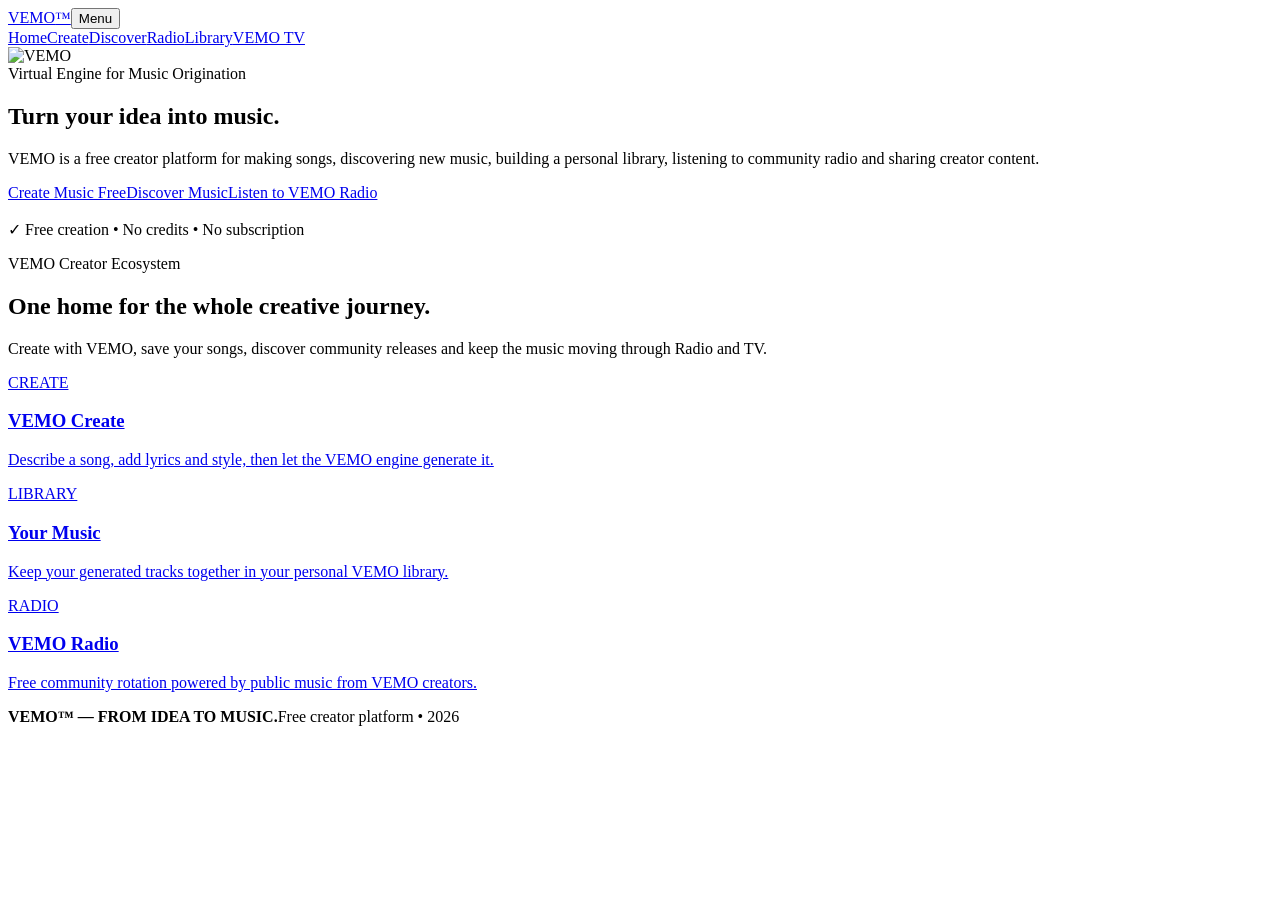
==== myvemo-site/index.html @ 2e5affe0 "phase 3: add MyVemo home" ====
<!doctype html><html><head><meta charset="utf-8"><meta name="viewport" content="width=device-width,initial-scale=1"><title>VEMO — From Idea to Music</title><link rel="stylesheet" href="assets/css/styles.css"></head><body><header class="topbar"><div class="wrap nav"><a class="brand" href="index.html"><span>VEMO</span>™</a><button class="menu">Menu</button><nav class="links"><a href="index.html">Home</a><a class="nav-cta" href="create.html">Create</a><a href="music.html">Discover</a><a href="radio.html">Radio</a><a href="library.html">Library</a><a href="tv.html">VEMO TV</a></nav></div></header><main><section class="hero"><div class="wrap"><img class="logo" src="assets/img/vemo-logo.svg" alt="VEMO"><div class="eyebrow">Virtual Engine for Music Origination</div><h1>Turn your idea into music.</h1><p>VEMO is a free creator platform for making songs, discovering new music, building a personal library, listening to community radio and sharing creator content.</p><div class="actions"><a class="btn primary" href="create.html">Create Music Free</a><a class="btn" href="music.html">Discover Music</a><a class="btn" href="radio.html">Listen to VEMO Radio</a></div><p style="margin-top:18px"><span class="free-badge">✓ Free creation • No credits • No subscription</span></p></div></section><section><div class="wrap"><div class="section-head"><div><div class="eyebrow">VEMO Creator Ecosystem</div><h2>One home for the whole creative journey.</h2></div><p>Create with VEMO, save your songs, discover community releases and keep the music moving through Radio and TV.</p></div><div class="grid"><a class="card" href="create.html"><div class="body"><span class="tag">CREATE</span><h3>VEMO Create</h3><p class="muted">Describe a song, add lyrics and style, then let the VEMO engine generate it.</p></div></a><a class="card" href="library.html"><div class="body"><span class="tag">LIBRARY</span><h3>Your Music</h3><p class="muted">Keep your generated tracks together in your personal VEMO library.</p></div></a><a class="card" href="radio.html"><div class="body"><span class="tag">RADIO</span><h3>VEMO Radio</h3><p class="muted">Free community rotation powered by public music from VEMO creators.</p></div></a></div></div></section></main><footer class="footer"><div class="wrap"><strong>VEMO™ — FROM IDEA TO MUSIC.</strong><span>Free creator platform • 2026</span></div></footer><script src="assets/js/vemo-api.js"></script><script src="assets/js/app.js"></script></body></html>
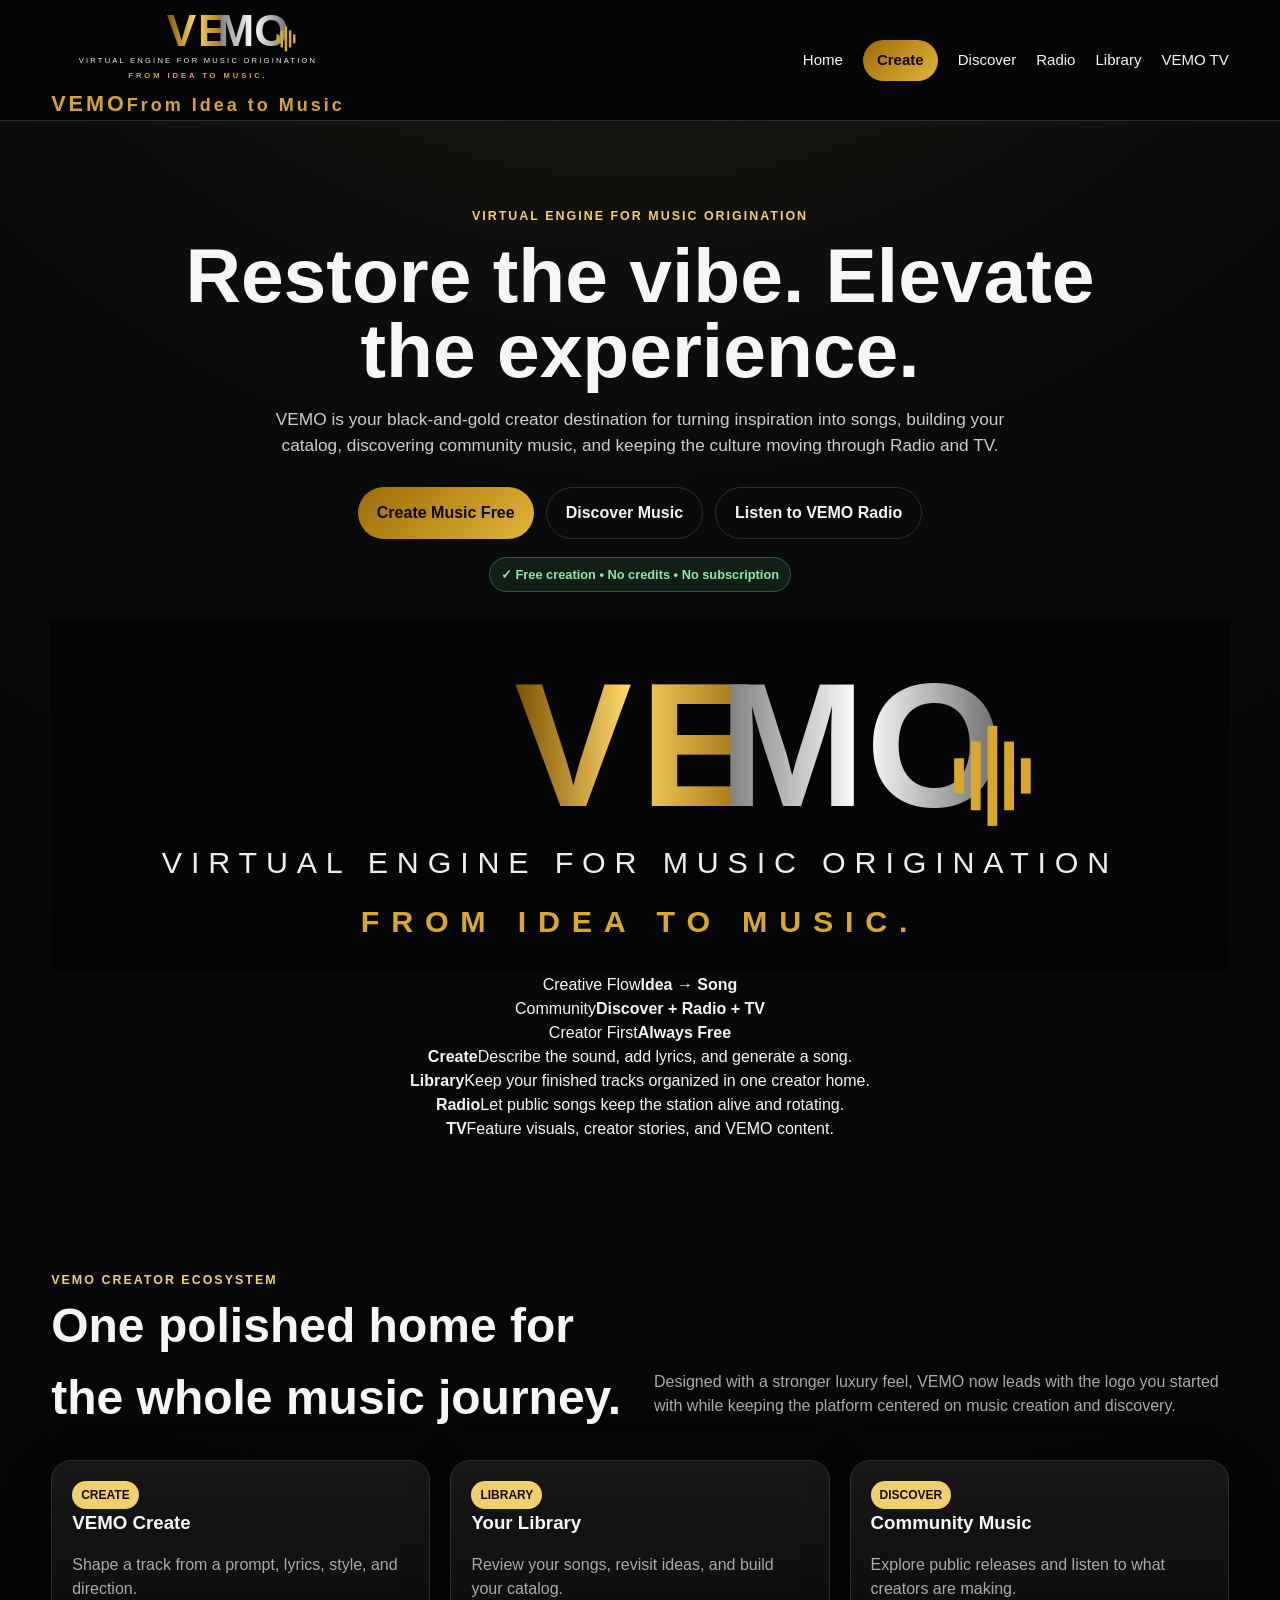
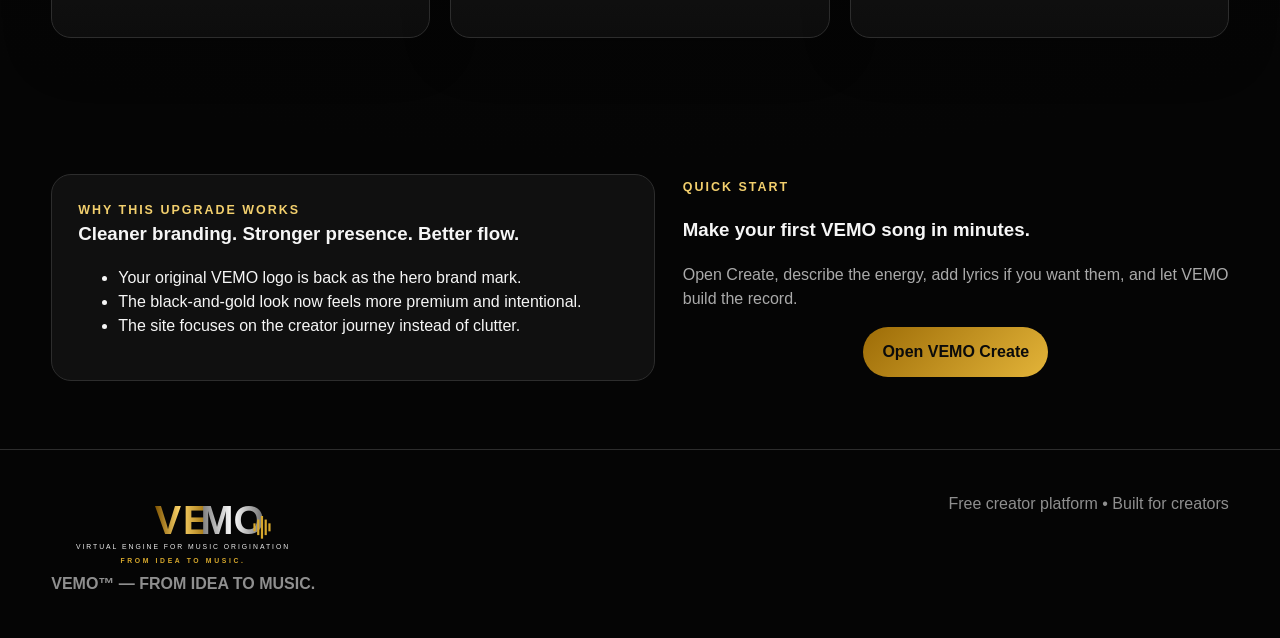
==== commit 67160c55: "Restore original VEMO logo and upgrade homepage design" ====
--- a/myvemo-site/index.html
+++ b/myvemo-site/index.html
@@ -1 +1,83 @@
-<!doctype html><html><head><meta charset="utf-8"><meta name="viewport" content="width=device-width,initial-scale=1"><title>VEMO — From Idea to Music</title><link rel="stylesheet" href="assets/css/styles.css"></head><body><header class="topbar"><div class="wrap nav"><a class="brand" href="index.html"><span>VEMO</span>™</a><button class="menu">Menu</button><nav class="links"><a href="index.html">Home</a><a class="nav-cta" href="create.html">Create</a><a href="music.html">Discover</a><a href="radio.html">Radio</a><a href="library.html">Library</a><a href="tv.html">VEMO TV</a></nav></div></header><main><section class="hero"><div class="wrap"><img class="logo" src="assets/img/vemo-logo.svg" alt="VEMO"><div class="eyebrow">Virtual Engine for Music Origination</div><h1>Turn your idea into music.</h1><p>VEMO is a free creator platform for making songs, discovering new music, building a personal library, listening to community radio and sharing creator content.</p><div class="actions"><a class="btn primary" href="create.html">Create Music Free</a><a class="btn" href="music.html">Discover Music</a><a class="btn" href="radio.html">Listen to VEMO Radio</a></div><p style="margin-top:18px"><span class="free-badge">✓ Free creation • No credits • No subscription</span></p></div></section><section><div class="wrap"><div class="section-head"><div><div class="eyebrow">VEMO Creator Ecosystem</div><h2>One home for the whole creative journey.</h2></div><p>Create with VEMO, save your songs, discover community releases and keep the music moving through Radio and TV.</p></div><div class="grid"><a class="card" href="create.html"><div class="body"><span class="tag">CREATE</span><h3>VEMO Create</h3><p class="muted">Describe a song, add lyrics and style, then let the VEMO engine generate it.</p></div></a><a class="card" href="library.html"><div class="body"><span class="tag">LIBRARY</span><h3>Your Music</h3><p class="muted">Keep your generated tracks together in your personal VEMO library.</p></div></a><a class="card" href="radio.html"><div class="body"><span class="tag">RADIO</span><h3>VEMO Radio</h3><p class="muted">Free community rotation powered by public music from VEMO creators.</p></div></a></div></div></section></main><footer class="footer"><div class="wrap"><strong>VEMO™ — FROM IDEA TO MUSIC.</strong><span>Free creator platform • 2026</span></div></footer><script src="assets/js/vemo-api.js"></script><script src="assets/js/app.js"></script></body></html>
+<!doctype html>
+<html>
+<head>
+  <meta charset="utf-8">
+  <meta name="viewport" content="width=device-width,initial-scale=1">
+  <title>VEMO — From Idea to Music</title>
+  <link rel="stylesheet" href="assets/css/styles.css">
+</head>
+<body>
+<header class="topbar"><div class="wrap nav"><a class="brand" href="index.html"><img src="assets/img/vemo-logo.svg" alt="VEMO logo"><span class="brand-copy"><strong>VEMO</strong><small>From Idea to Music</small></span></a><button class="menu">Menu</button><nav class="links"><a href="index.html">Home</a><a class="nav-cta" href="create.html">Create</a><a href="music.html">Discover</a><a href="radio.html">Radio</a><a href="library.html">Library</a><a href="tv.html">VEMO TV</a></nav></div></header>
+<main>
+  <section class="hero">
+    <div class="wrap hero-grid">
+      <div class="hero-content">
+        <div class="eyebrow">Virtual Engine for Music Origination</div>
+        <h1>Restore the vibe. Elevate the experience.</h1>
+        <p>VEMO is your black-and-gold creator destination for turning inspiration into songs, building your catalog, discovering community music, and keeping the culture moving through Radio and TV.</p>
+        <div class="actions">
+          <a class="btn primary" href="create.html">Create Music Free</a>
+          <a class="btn subtle" href="music.html">Discover Music</a>
+          <a class="btn subtle" href="radio.html">Listen to VEMO Radio</a>
+        </div>
+        <p style="margin-top:18px"><span class="free-badge">✓ Free creation • No credits • No subscription</span></p>
+      </div>
+      <aside class="hero-visual">
+        <img class="hero-logo" src="assets/img/vemo-logo.svg" alt="VEMO">
+        <div class="hero-mini-stats">
+          <div class="mini"><span>Creative Flow</span><strong>Idea → Song</strong></div>
+          <div class="mini"><span>Community</span><strong>Discover + Radio + TV</strong></div>
+          <div class="mini"><span>Creator First</span><strong>Always Free</strong></div>
+        </div>
+      </aside>
+    </div>
+    <div class="wrap stat-grid">
+      <div class="stat-card"><strong>Create</strong><span>Describe the sound, add lyrics, and generate a song.</span></div>
+      <div class="stat-card"><strong>Library</strong><span>Keep your finished tracks organized in one creator home.</span></div>
+      <div class="stat-card"><strong>Radio</strong><span>Let public songs keep the station alive and rotating.</span></div>
+      <div class="stat-card"><strong>TV</strong><span>Feature visuals, creator stories, and VEMO content.</span></div>
+    </div>
+  </section>
+
+  <section>
+    <div class="wrap">
+      <div class="section-head">
+        <div>
+          <div class="eyebrow">VEMO Creator Ecosystem</div>
+          <h2>One polished home for the whole music journey.</h2>
+        </div>
+        <p>Designed with a stronger luxury feel, VEMO now leads with the logo you started with while keeping the platform centered on music creation and discovery.</p>
+      </div>
+      <div class="grid">
+        <a class="card" href="create.html"><div class="body"><span class="tag">CREATE</span><h3>VEMO Create</h3><p class="muted">Shape a track from a prompt, lyrics, style, and direction.</p></div></a>
+        <a class="card" href="library.html"><div class="body"><span class="tag">LIBRARY</span><h3>Your Library</h3><p class="muted">Review your songs, revisit ideas, and build your catalog.</p></div></a>
+        <a class="card" href="music.html"><div class="body"><span class="tag">DISCOVER</span><h3>Community Music</h3><p class="muted">Explore public releases and listen to what creators are making.</p></div></a>
+      </div>
+    </div>
+  </section>
+
+  <section>
+    <div class="wrap split">
+      <div class="feature">
+        <div class="eyebrow">Why this upgrade works</div>
+        <h3>Cleaner branding. Stronger presence. Better flow.</h3>
+        <ul class="list-check">
+          <li>Your original VEMO logo is back as the hero brand mark.</li>
+          <li>The black-and-gold look now feels more premium and intentional.</li>
+          <li>The site focuses on the creator journey instead of clutter.</li>
+        </ul>
+      </div>
+      <div class="page-side-card">
+        <div class="eyebrow">Quick Start</div>
+        <h3>Make your first VEMO song in minutes.</h3>
+        <p class="muted">Open Create, describe the energy, add lyrics if you want them, and let VEMO build the record.</p>
+        <div class="actions"><a class="btn primary" href="create.html">Open VEMO Create</a></div>
+      </div>
+    </div>
+  </section>
+</main>
+<footer class="footer"><div class="wrap"><div class="footer-logo"><img src="assets/img/vemo-logo.svg" alt="VEMO"><strong>VEMO™ — FROM IDEA TO MUSIC.</strong></div><span>Free creator platform • Built for creators</span></div></footer>
+<script src="assets/js/vemo-api.js"></script>
+<script src="assets/js/app.js"></script>
+</body>
+</html>
--- a/myvemo-site/assets/css/styles.css
+++ b/myvemo-site/assets/css/styles.css
@@ -0,0 +1 @@
+:root{--bg:#060606;--panel:#111;--panel2:#171717;--gold:#d6a52b;--gold2:#f2cf6d;--text:#f6f6f6;--muted:#aaa;--line:#2d2d2d;--max:1180px}*{box-sizing:border-box}html{scroll-behavior:smooth}body{margin:0;background:radial-gradient(circle at 50% -20%,#242018 0,#0a0a0a 34%,#050505 80%);color:var(--text);font-family:Arial,Helvetica,sans-serif;line-height:1.5}a{color:inherit;text-decoration:none}img{max-width:100%;display:block}.wrap{width:min(var(--max),92%);margin:auto}.topbar{position:sticky;top:0;z-index:20;background:rgba(5,5,5,.92);backdrop-filter:blur(14px);border-bottom:1px solid var(--line)}.nav{display:flex;align-items:center;justify-content:space-between;gap:18px;min-height:72px}.brand{font-weight:900;letter-spacing:3px;font-size:1.35rem}.brand span{color:var(--gold)}.links{display:flex;gap:20px;align-items:center;font-size:.94rem}.links a:hover{color:var(--gold2)}.nav-cta{background:linear-gradient(135deg,#9d6c07,#e3b439);color:#090909!important;padding:9px 14px;border-radius:999px;font-weight:900}.menu{display:none;background:none;border:1px solid var(--line);color:white;border-radius:8px;padding:8px 11px}.hero{padding:86px 0 62px;text-align:center}.hero .logo{max-width:560px;margin:0 auto 25px}.eyebrow{color:var(--gold2);font-weight:800;letter-spacing:2px;text-transform:uppercase;font-size:.78rem}.hero h1{font-size:clamp(2.2rem,6vw,5.2rem);line-height:.98;margin:12px auto 18px;max-width:950px}.hero p{color:#ccc;max-width:760px;margin:0 auto 28px;font-size:1.08rem}.actions{display:flex;flex-wrap:wrap;justify-content:center;gap:12px}.btn{display:inline-flex;align-items:center;justify-content:center;padding:13px 19px;border-radius:999px;border:1px solid var(--line);font-weight:800;cursor:pointer}.btn.primary{background:linear-gradient(135deg,#9d6c07,#e3b439);color:#0b0b0b;border:0}.btn:disabled{opacity:.55;cursor:wait}.btn:hover{transform:translateY(-1px)}section{padding:68px 0}.section-head{display:flex;align-items:end;justify-content:space-between;gap:20px;margin-bottom:26px}.section-head h2{font-size:clamp(1.8rem,4vw,3rem);margin:0}.section-head p{color:var(--muted);max-width:620px}.grid{display:grid;grid-template-columns:repeat(3,1fr);gap:20px}.card{background:linear-gradient(180deg,#171717,#0d0d0d);border:1px solid var(--line);border-radius:20px;overflow:hidden;box-shadow:0 16px 50px rgba(0,0,0,.24)}.card .media{aspect-ratio:1/1;background:#101010;display:grid;place-items:center;overflow:hidden}.card .media img{width:100%;height:100%;object-fit:cover}.card .body{padding:20px}.card h3{margin:0 0 7px}.muted{color:var(--muted)}.tag{display:inline-block;color:#111;background:var(--gold2);font-weight:900;font-size:.75rem;border-radius:99px;padding:5px 9px}.song-card audio{width:100%;margin-top:12px}.song-card small{display:block;margin-top:8px}.player{background:#0e0e0e;border:1px solid var(--line);border-radius:24px;padding:24px;display:grid;grid-template-columns:190px 1fr;gap:28px;align-items:center}.player-art{aspect-ratio:1;border-radius:16px;overflow:hidden;background:#181818}.player-art img{width:100%;height:100%;object-fit:cover}.player audio{width:100%;margin:12px 0}.tracklist{margin-top:14px;display:grid;gap:8px}.track{display:flex;justify-content:space-between;gap:16px;padding:11px 12px;border:1px solid var(--line);border-radius:12px;cursor:pointer}.track.active{border-color:#8b6a1d;background:#19160f}.split{display:grid;grid-template-columns:1.05fr .95fr;gap:28px;align-items:center}.feature{padding:26px;border:1px solid var(--line);border-radius:20px;background:#101010}.feature h3{margin-top:0}.notice{border-left:4px solid var(--gold);background:#15120b;padding:16px 18px;border-radius:10px;color:#ddd}.footer{padding:42px 0;border-top:1px solid var(--line);color:#8f8f8f}.footer .wrap{display:flex;justify-content:space-between;gap:20px;flex-wrap:wrap}.form{display:grid;gap:12px}.form input,.form select,.form textarea{width:100%;background:#0c0c0c;border:1px solid #303030;color:white;border-radius:12px;padding:13px 14px;font:inherit}.form textarea{min-height:140px;resize:vertical}.two{display:grid;grid-template-columns:1fr 1fr;gap:12px}.creator-shell{display:grid;grid-template-columns:minmax(0,1.1fr) minmax(300px,.9fr);gap:24px;align-items:start}.create-panel{background:linear-gradient(180deg,#171717,#0d0d0d);border:1px solid var(--line);border-radius:24px;padding:24px;box-shadow:0 16px 50px rgba(0,0,0,.28)}.create-panel h2{margin-top:0}.create-panel label{font-weight:800;font-size:.9rem}.create-panel .field{display:grid;gap:7px}.create-panel .form textarea{min-height:170px}.checkline{display:flex;align-items:center;gap:10px;color:#ddd}.checkline input{width:auto}.statusbox{min-height:48px;border:1px dashed #4a3a17;background:#11100d;border-radius:12px;padding:12px;color:var(--gold2)}.free-badge{display:inline-flex;align-items:center;gap:8px;background:#102016;border:1px solid #295f3c;color:#91e7ab;border-radius:999px;padding:7px 11px;font-weight:900;font-size:.8rem}.feature-list{display:grid;gap:12px}.feature-row{display:flex;gap:12px;align-items:flex-start;padding:14px;border:1px solid var(--line);border-radius:14px;background:#0e0e0e}.feature-row b{color:var(--gold2)}.youtube{aspect-ratio:16/9;border-radius:20px;border:1px solid var(--line);overflow:hidden;background:#111;display:grid;place-items:center}.youtube iframe{width:100%;height:100%;border:0}@media(max-width:860px){.links{display:none;position:absolute;left:4%;right:4%;top:72px;background:#0b0b0b;border:1px solid var(--line);border-radius:16px;padding:16px;flex-direction:column;align-items:stretch}.links.open{display:flex}.menu{display:block}.grid{grid-template-columns:1fr 1fr}.split,.player,.creator-shell{grid-template-columns:1fr}.player-art{max-width:280px;margin:auto}.section-head{align-items:flex-start;flex-direction:column}.hero{padding-top:58px}}@media(max-width:560px){.grid{grid-template-columns:1fr}.hero h1{font-size:2.75rem}.two{grid-template-columns:1fr}.card .media{aspect-ratio:4/3}.player{padding:16px}.wrap{width:min(94%,var(--max))}}
